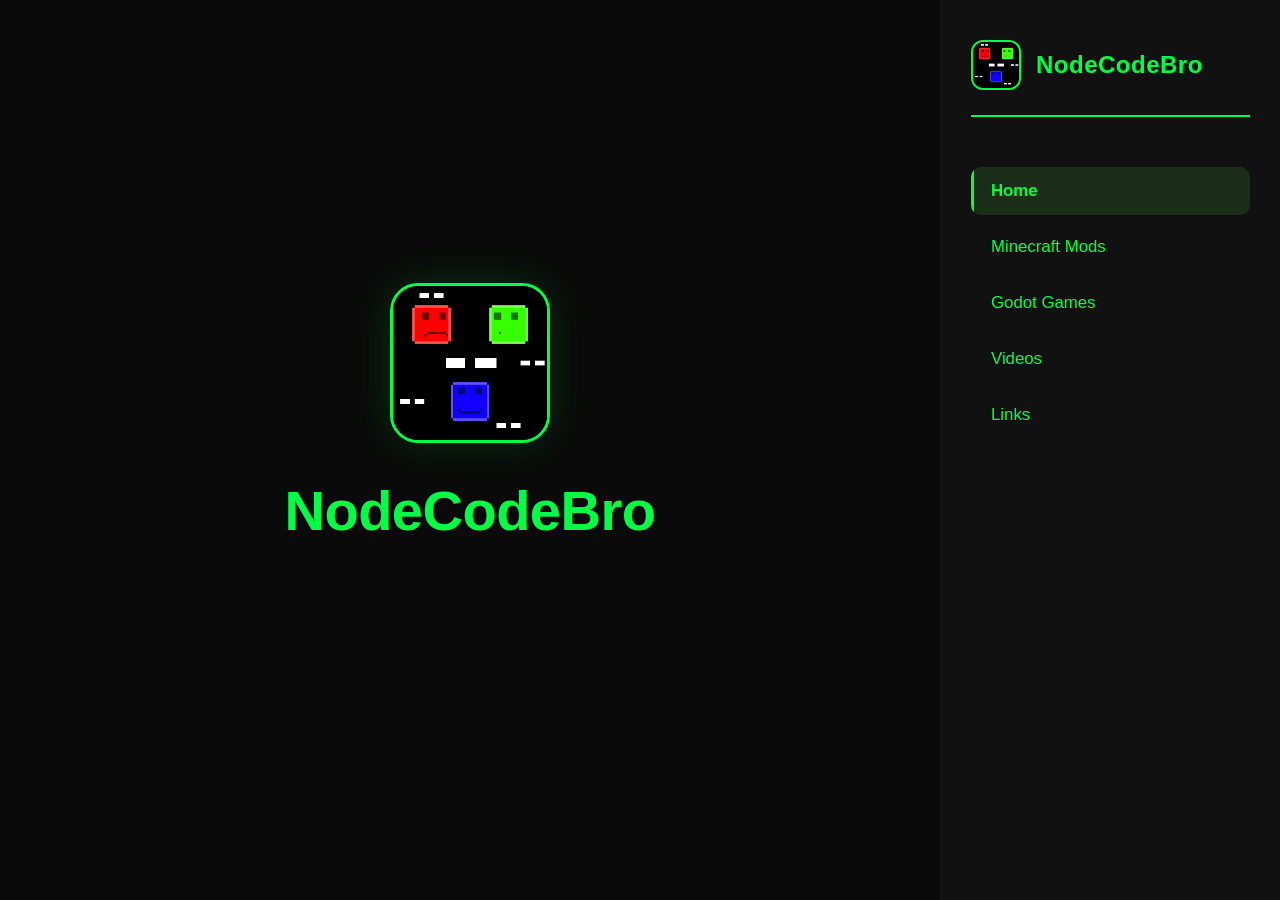
==== index.html @ 5e3c1a6a "Created the ACTUAL website" ====
<!DOCTYPE html>
<html lang="en">
<head>
    <meta charset="UTF-8">
    <meta name="viewport" content="width=device-width, initial-scale=1.0">
    <title>NodeCodeBro</title>
    <link rel="icon" type="image/png" href="nodecodebro.png">
    <link rel="stylesheet" href="styles.css">
</head>
<body>
    <div class="container">
        <main class="content">
            <div class="page active" id="home">
                <div class="hero">
                    <img src="nodecodebro.png" alt="NodeCodeBro Icon" class="hero-icon">
                    <h1>NodeCodeBro</h1>
                </div>
            </div>

            <div class="page" id="mc-mods">
                <h2>Minecraft Mods</h2>
                <div class="project-card">
                    <img src="project.png" alt="Wanted Mobs Icon" class="project-icon">
                    <div class="project-info">
                        <h3>Wanted Mobs</h3>
                        <p class="project-desc">A mod that adds mobs not normally in the game but constantly referenced by the community, complete with wanted posters and bounty hunting.</p>
                    </div>
                </div>
            </div>

            <div class="page" id="godot-games">
                <h2>Godot Games</h2>
                <p class="placeholder">Coming soon...</p>
            </div>

            <div class="page" id="videos">
                <h2>Videos</h2>
                <p class="placeholder">Coming soon...</p>
            </div>

            <div class="page" id="links">
                <h2>Links</h2>
                <ul class="links-list">
                    <li><a class="link-row" href="https://github.com/IAmNodeCodeBro" target="_blank" rel="noopener noreferrer"><span class="link-name">GitHub</span><span class="link-arrow">&rarr;</span></a></li>
                    <li><a class="link-row" href="https://nodecodebro.itch.io" target="_blank" rel="noopener noreferrer"><span class="link-name">itch.io</span><span class="link-arrow">&rarr;</span></a></li>
                    <li><a class="link-row" href="https://modrinth.com/user/NodeCodeBro" target="_blank" rel="noopener noreferrer"><span class="link-name">Modrinth</span><span class="link-arrow">&rarr;</span></a></li>
                    <li><a class="link-row" href="https://scratch.mit.edu/users/BroCraftPlus" target="_blank" rel="noopener noreferrer"><span class="link-name">Scratch</span><span class="link-arrow">&rarr;</span></a></li>
                    <li><a class="link-row" href="https://treblo.com/artist/nodecodebro" target="_blank" rel="noopener noreferrer"><span class="link-name">Treblo</span><span class="link-arrow">&rarr;</span></a></li>
                    <li><a class="link-row" href="https://suno.com/@nodecodebro" target="_blank" rel="noopener noreferrer"><span class="link-name">Suno</span><span class="link-arrow">&rarr;</span></a></li>
                    <li><a class="link-row" href="https://twitch.tv/nodecodebro" target="_blank" rel="noopener noreferrer"><span class="link-name">Twitch</span><span class="link-arrow">&rarr;</span></a></li>
                </ul>
            </div>
        </main>

        <aside class="sidebar">
            <div class="sidebar-header">
                <img src="nodecodebro.png" alt="NodeCodeBro Icon" class="sidebar-icon">
                <span class="sidebar-name">NodeCodeBro</span>
            </div>
            <nav class="sidebar-nav">
                <a class="nav-btn active" href="index.html">Home</a>
                <a class="nav-btn" href="mc-mods.html">Minecraft Mods</a>
                <a class="nav-btn" href="godot-games.html">Godot Games</a>
                <a class="nav-btn" href="videos.html">Videos</a>
                <a class="nav-btn" href="links.html">Links</a>
            </nav>
        </aside>
    </div>
</body>
</html>
---- styles.css ----
* {
    margin: 0;
    padding: 0;
    box-sizing: border-box;
}

body {
    font-family: 'Segoe UI', Tahoma, Geneva, Verdana, sans-serif;
    background-color: #0a0a0a;
    color: #00ff44;
    min-height: 100vh;
    overflow-x: hidden;
}

a {
    text-decoration: none;
    color: inherit;
}

.container {
    display: flex;
    min-height: 100vh;
}

.content {
    flex: 1;
    padding: 60px 80px;
    margin-right: 340px;
    min-height: 100vh;
}

.sidebar {
    position: fixed;
    right: 0;
    top: 0;
    width: 340px;
    height: 100vh;
    background-color: #111111;
    border-left: 1px solid #1a1a1a;
    display: flex;
    flex-direction: column;
    padding: 40px 30px;
    z-index: 100;
}

.sidebar-header {
    display: flex;
    align-items: center;
    gap: 15px;
    margin-bottom: 50px;
    padding-bottom: 25px;
    border-bottom: 2px solid #00ff44;
}

.sidebar-icon {
    width: 50px;
    height: 50px;
    border-radius: 12px;
    object-fit: cover;
    border: 2px solid #00ff44;
}

.sidebar-name {
    font-size: 1.5rem;
    font-weight: 700;
    color: #00ff44;
    letter-spacing: 0.5px;
}

.sidebar-nav {
    display: flex;
    flex-direction: column;
    gap: 8px;
}

.nav-btn {
    background: transparent;
    border: none;
    color: #00ff44;
    font-size: 1.05rem;
    font-family: inherit;
    padding: 14px 20px;
    border-radius: 10px;
    cursor: pointer;
    text-align: left;
    transition: all 0.25s ease;
    position: relative;
    overflow: hidden;
}

.nav-btn::before {
    content: '';
    position: absolute;
    left: 0;
    top: 0;
    width: 3px;
    height: 100%;
    background-color: #00ff44;
    transform: scaleY(0);
    transition: transform 0.25s ease;
}

.nav-btn:hover {
    background-color: #1a2e1a;
    color: #00ff44;
}

.nav-btn:hover::before {
    transform: scaleY(1);
}

.nav-btn.active {
    background-color: #1a2e1a;
    color: #00ff44;
    font-weight: 600;
}

.nav-btn.active::before {
    transform: scaleY(1);
}

.page {
    display: none;
    animation: fadeIn 0.4s ease;
}

.page.active {
    display: block;
}

@keyframes fadeIn {
    from {
        opacity: 0;
        transform: translateY(15px);
    }
    to {
        opacity: 1;
        transform: translateY(0);
    }
}

.hero {
    display: flex;
    flex-direction: column;
    align-items: center;
    justify-content: center;
    min-height: 80vh;
    text-align: center;
}

.hero-icon {
    width: 160px;
    height: 160px;
    border-radius: 28px;
    margin-bottom: 35px;
    border: 3px solid #00ff44;
    box-shadow: 0 0 40px rgba(0, 255, 68, 0.15);
    object-fit: cover;
}

.hero h1 {
    font-size: 3.5rem;
    font-weight: 800;
    color: #00ff44;
    margin-bottom: 15px;
    letter-spacing: -0.5px;
}

.page h2 {
    font-size: 2.2rem;
    font-weight: 700;
    color: #00ff44;
    margin-bottom: 25px;
    padding-bottom: 15px;
    border-bottom: 2px solid #1a1a1a;
}

.placeholder {
    font-size: 1.1rem;
    color: #00ff44;
    line-height: 1.7;
}

.project-card {
    background-color: #111111;
    border: 1px solid #1a1a1a;
    border-radius: 16px;
    padding: 30px;
    display: flex;
    align-items: flex-start;
    gap: 25px;
    transition: border-color 0.3s ease, box-shadow 0.3s ease;
}

.project-card:hover {
    border-color: #00ff44;
    box-shadow: 0 0 30px rgba(0, 255, 68, 0.08);
}

.project-icon {
    width: 90px;
    height: 90px;
    border-radius: 16px;
    object-fit: cover;
    border: 2px solid #00ff44;
    flex-shrink: 0;
}

.project-info {
    display: flex;
    flex-direction: column;
}

.project-info h3 {
    font-size: 1.5rem;
    font-weight: 700;
    color: #00ff44;
    margin-bottom: 10px;
}

.project-desc {
    font-size: 1rem;
    color: #00ff44;
    line-height: 1.6;
}

.projects-grid {
    display: grid;
    grid-template-columns: repeat(auto-fill, minmax(350px, 1fr));
    gap: 25px;
    margin-top: 10px;
}

.links-list {
    list-style: none;
    max-width: 620px;
}

.links-list li + li {
    margin-top: 14px;
}

.link-row {
    display: flex;
    align-items: center;
    gap: 18px;
    padding: 20px 26px;
    background-color: #111111;
    border: 1px solid #1a1a1a;
    border-left: 3px solid #1f1f1f;
    border-radius: 12px;
    transition: border-color 0.25s ease, background-color 0.25s ease, transform 0.25s ease, box-shadow 0.25s ease;
}

.link-row:hover {
    border-color: #00ff44;
    border-left-color: #00ff44;
    background-color: #141f14;
    transform: translateX(-6px);
    box-shadow: 0 0 25px rgba(0, 255, 68, 0.08);
}

.link-name {
    font-size: 1.15rem;
    font-weight: 700;
    color: #00ff44;
    letter-spacing: 0.3px;
}

.link-arrow {
    font-size: 1.2rem;
    color: #00ff44;
    opacity: 0;
    transform: translateX(-8px);
    transition: opacity 0.25s ease, transform 0.25s ease;
}

.link-row:hover .link-arrow {
    opacity: 1;
    transform: translateX(0);
}

@media (max-width: 900px) {
    .content {
        padding: 40px 30px;
        margin-right: 280px;
    }

    .sidebar {
        width: 280px;
    }

    .hero h1 {
        font-size: 2.5rem;
    }

    .hero-icon {
        width: 120px;
        height: 120px;
    }
}

@media (max-width: 650px) {
    .container {
        flex-direction: column-reverse;
    }

    .content {
        padding: 30px 20px;
        margin-right: 0;
    }

    .sidebar {
        position: relative;
        width: 100%;
        height: auto;
        flex-direction: row;
        flex-wrap: wrap;
        padding: 20px;
        gap: 15px;
    }

    .sidebar-header {
        margin-bottom: 0;
        border-bottom: none;
        border-right: 2px solid #00ff44;
        padding-right: 20px;
    }

    .sidebar-nav {
        flex-direction: row;
        flex-wrap: wrap;
    }

    .nav-btn {
        padding: 10px 15px;
        font-size: 0.9rem;
    }

    .project-card {
        flex-direction: column;
        align-items: center;
        text-align: center;
    }

    .projects-grid {
        grid-template-columns: 1fr;
    }

    .link-row {
        padding: 16px 18px;
        gap: 12px;
    }

    .link-name {
        font-size: 1rem;
    }
}
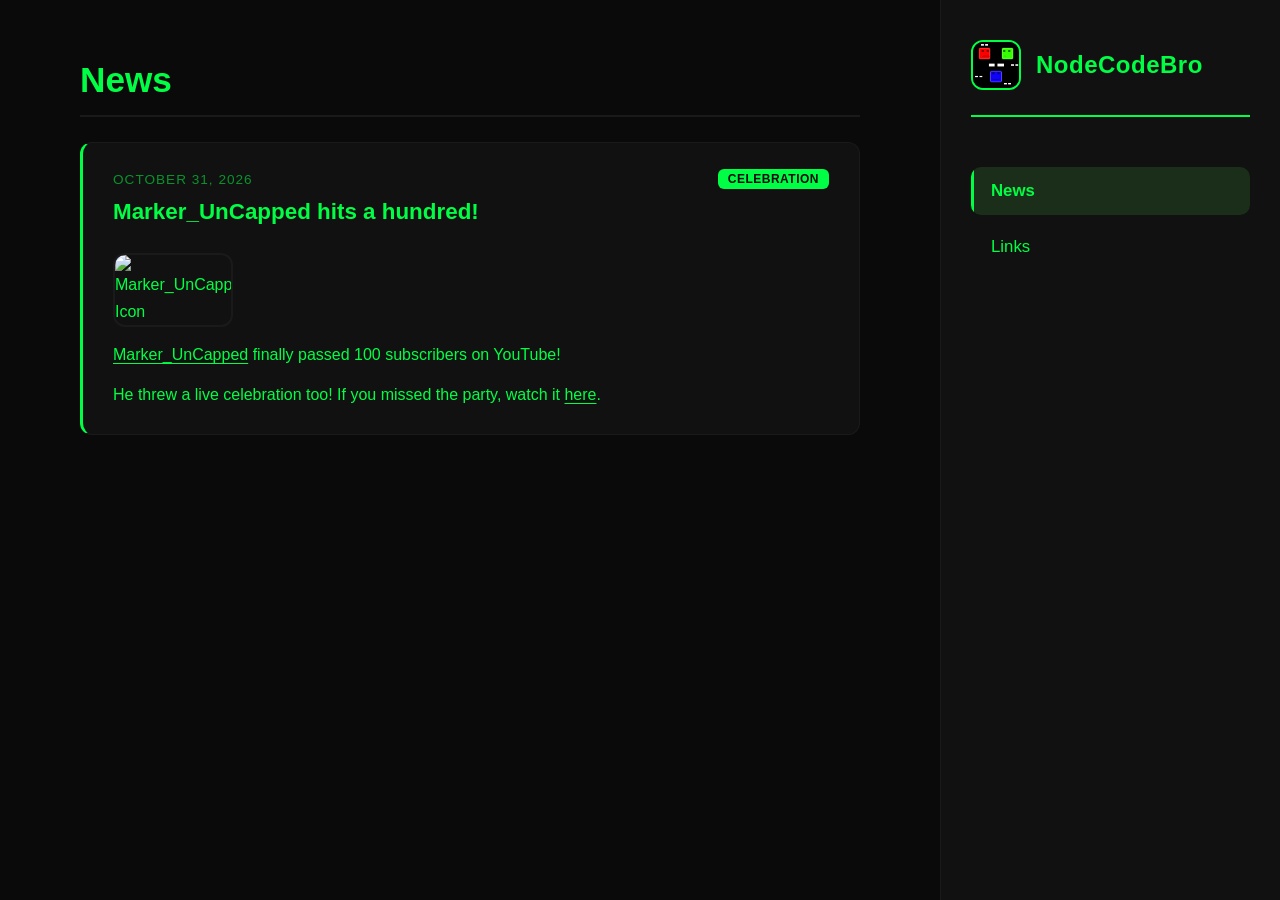
==== commit c112b213: "Some would say this is v2 of my website" ====
--- a/index.html
+++ b/index.html
@@ -10,45 +10,22 @@
 <body>
     <div class="container">
         <main class="content">
-            <div class="page active" id="home">
-                <div class="hero">
-                    <img src="nodecodebro.png" alt="NodeCodeBro Icon" class="hero-icon">
-                    <h1>NodeCodeBro</h1>
-                </div>
+            <div class="page active" id="news">
+                <h2>News</h2>
+                <article class="news-post">
+                    <div class="news-header">
+                        <time class="news-date" datetime="2026-10-31">October 31, 2026</time>
+                        <span class="news-tag">Celebration</span>
+                    </div>
+                    <h3 class="news-title">Marker_UnCapped hits a hundred!</h3>
+                    <div class="news-body">
+                        <img class="news-image" src="https://yt3.googleusercontent.com/zHSXsZMX1MooZ2b7_uBWnRf0s0f9blbMT4pRFNJdlwkIQmRYkA630Vb2oNrIAjjF9P8hIYu3Ew=s160-c-k-c0x00ffffff-no-rj" alt="Marker_UnCapped Icon" loading="lazy" style="max-width: 120px;">
+                        <p><a href="https://www.youtube.com/@Marker_UnCapped" target="_blank" rel="noopener noreferrer">Marker_UnCapped</a> finally passed 100 subscribers on YouTube!</p>
+                        <p>He threw a live celebration too! If you missed the party, watch it <a href="https://www.youtube.com/watch?v=yd9xJjEo0qk" target="_blank" rel="noopener noreferrer">here</a>.</p>
+                    </div>
+                </article>
             </div>
-
-            <div class="page" id="mc-mods">
-                <h2>Minecraft Mods</h2>
-                <div class="project-card">
-                    <img src="project.png" alt="Wanted Mobs Icon" class="project-icon">
-                    <div class="project-info">
-                        <h3>Wanted Mobs</h3>
-                        <p class="project-desc">A mod that adds mobs not normally in the game but constantly referenced by the community, complete with wanted posters and bounty hunting.</p>
-                    </div>
-                </div>
-            </div>
-
-            <div class="page" id="godot-games">
-                <h2>Godot Games</h2>
-                <p class="placeholder">Coming soon...</p>
-            </div>
-
-            <div class="page" id="videos">
-                <h2>Videos</h2>
-                <p class="placeholder">Coming soon...</p>
-            </div>
-
             <div class="page" id="links">
-                <h2>Links</h2>
-                <ul class="links-list">
-                    <li><a class="link-row" href="https://github.com/IAmNodeCodeBro" target="_blank" rel="noopener noreferrer"><span class="link-name">GitHub</span><span class="link-arrow">&rarr;</span></a></li>
-                    <li><a class="link-row" href="https://nodecodebro.itch.io" target="_blank" rel="noopener noreferrer"><span class="link-name">itch.io</span><span class="link-arrow">&rarr;</span></a></li>
-                    <li><a class="link-row" href="https://modrinth.com/user/NodeCodeBro" target="_blank" rel="noopener noreferrer"><span class="link-name">Modrinth</span><span class="link-arrow">&rarr;</span></a></li>
-                    <li><a class="link-row" href="https://scratch.mit.edu/users/BroCraftPlus" target="_blank" rel="noopener noreferrer"><span class="link-name">Scratch</span><span class="link-arrow">&rarr;</span></a></li>
-                    <li><a class="link-row" href="https://treblo.com/artist/nodecodebro" target="_blank" rel="noopener noreferrer"><span class="link-name">Treblo</span><span class="link-arrow">&rarr;</span></a></li>
-                    <li><a class="link-row" href="https://suno.com/@nodecodebro" target="_blank" rel="noopener noreferrer"><span class="link-name">Suno</span><span class="link-arrow">&rarr;</span></a></li>
-                    <li><a class="link-row" href="https://twitch.tv/nodecodebro" target="_blank" rel="noopener noreferrer"><span class="link-name">Twitch</span><span class="link-arrow">&rarr;</span></a></li>
-                </ul>
             </div>
         </main>
 
@@ -58,13 +35,10 @@
                 <span class="sidebar-name">NodeCodeBro</span>
             </div>
             <nav class="sidebar-nav">
-                <a class="nav-btn active" href="index.html">Home</a>
-                <a class="nav-btn" href="mc-mods.html">Minecraft Mods</a>
-                <a class="nav-btn" href="godot-games.html">Godot Games</a>
-                <a class="nav-btn" href="videos.html">Videos</a>
+                <a class="nav-btn active" href="index.html">News</a>
                 <a class="nav-btn" href="links.html">Links</a>
             </nav>
         </aside>
     </div>
 </body>
-</html>+</html>
--- a/styles.css
+++ b/styles.css
@@ -139,33 +139,6 @@
     }
 }
 
-.hero {
-    display: flex;
-    flex-direction: column;
-    align-items: center;
-    justify-content: center;
-    min-height: 80vh;
-    text-align: center;
-}
-
-.hero-icon {
-    width: 160px;
-    height: 160px;
-    border-radius: 28px;
-    margin-bottom: 35px;
-    border: 3px solid #00ff44;
-    box-shadow: 0 0 40px rgba(0, 255, 68, 0.15);
-    object-fit: cover;
-}
-
-.hero h1 {
-    font-size: 3.5rem;
-    font-weight: 800;
-    color: #00ff44;
-    margin-bottom: 15px;
-    letter-spacing: -0.5px;
-}
-
 .page h2 {
     font-size: 2.2rem;
     font-weight: 700;
@@ -175,60 +148,118 @@
     border-bottom: 2px solid #1a1a1a;
 }
 
-.placeholder {
-    font-size: 1.1rem;
-    color: #00ff44;
-    line-height: 1.7;
-}
-
-.project-card {
+.news-post {
     background-color: #111111;
     border: 1px solid #1a1a1a;
-    border-radius: 16px;
-    padding: 30px;
-    display: flex;
-    align-items: flex-start;
-    gap: 25px;
+    border-left: 3px solid #00ff44;
+    border-radius: 12px;
+    padding: 26px 30px;
+    margin-bottom: 20px;
     transition: border-color 0.3s ease, box-shadow 0.3s ease;
 }
 
-.project-card:hover {
+.news-post:hover {
     border-color: #00ff44;
-    box-shadow: 0 0 30px rgba(0, 255, 68, 0.08);
-}
-
-.project-icon {
-    width: 90px;
-    height: 90px;
-    border-radius: 16px;
-    object-fit: cover;
-    border: 2px solid #00ff44;
-    flex-shrink: 0;
-}
-
-.project-info {
-    display: flex;
-    flex-direction: column;
-}
-
-.project-info h3 {
-    font-size: 1.5rem;
-    font-weight: 700;
-    color: #00ff44;
+    box-shadow: 0 0 25px rgba(0, 255, 68, 0.08);
+}
+
+.news-header {
+    display: flex;
+    align-items: center;
+    gap: 12px;
     margin-bottom: 10px;
 }
 
-.project-desc {
-    font-size: 1rem;
-    color: #00ff44;
-    line-height: 1.6;
-}
-
-.projects-grid {
-    display: grid;
-    grid-template-columns: repeat(auto-fill, minmax(350px, 1fr));
-    gap: 25px;
-    margin-top: 10px;
+.news-date {
+    font-size: 0.85rem;
+    color: #00ff44;
+    opacity: 0.55;
+    letter-spacing: 1px;
+    text-transform: uppercase;
+}
+
+.news-tag {
+    font-size: 0.75rem;
+    font-weight: 700;
+    color: #0a0a0a;
+    letter-spacing: 0.5px;
+    text-transform: uppercase;
+    background-color: #00ff44;
+    padding: 3px 10px;
+    border-radius: 6px;
+    margin-left: auto;
+}
+
+.news-title {
+    font-size: 1.4rem;
+    font-weight: 700;
+    color: #00ff44;
+    margin-bottom: 14px;
+}
+
+.news-body {
+    color: #00ff44;
+    line-height: 1.7;
+}
+
+.news-body p {
+    margin-bottom: 12px;
+}
+
+.news-body p:last-child {
+    margin-bottom: 0;
+}
+
+.news-body a {
+    color: #00ff44;
+    text-decoration: underline;
+    text-underline-offset: 3px;
+    transition: opacity 0.2s ease;
+}
+
+.news-body a:hover {
+    opacity: 0.75;
+}
+
+.news-body code {
+    background-color: #1a2e1a;
+    color: #00ff44;
+    padding: 2px 7px;
+    border-radius: 4px;
+    font-size: 0.9em;
+}
+
+.news-body img {
+    max-width: 100%;
+    border-radius: 12px;
+    border: 2px solid #1a1a1a;
+    margin: 14px 0;
+}
+
+.news-image {
+    max-width: 100%;
+    border-radius: 12px;
+    border: 2px solid #1a1a1a;
+    margin: 14px 0;
+}
+
+.video-wrapper {
+    position: relative;
+    width: 100%;
+    padding-bottom: 56.25%;
+    margin: 14px 0;
+    border-radius: 12px;
+    overflow: hidden;
+    border: 2px solid #1a1a1a;
+}
+
+.video-wrapper iframe {
+    position: absolute;
+    top: 0;
+    left: 0;
+    width: 100%;
+    height: 100%;
+    border: none;
 }
 
 .links-list {
@@ -288,15 +319,6 @@
 
     .sidebar {
         width: 280px;
-    }
-
-    .hero h1 {
-        font-size: 2.5rem;
-    }
-
-    .hero-icon {
-        width: 120px;
-        height: 120px;
     }
 }
 
@@ -337,16 +359,6 @@
         font-size: 0.9rem;
     }
 
-    .project-card {
-        flex-direction: column;
-        align-items: center;
-        text-align: center;
-    }
-
-    .projects-grid {
-        grid-template-columns: 1fr;
-    }
-
     .link-row {
         padding: 16px 18px;
         gap: 12px;
@@ -355,4 +367,12 @@
     .link-name {
         font-size: 1rem;
     }
-}+
+    .news-post {
+        padding: 20px 22px;
+    }
+
+    .news-title {
+        font-size: 1.2rem;
+    }
+}
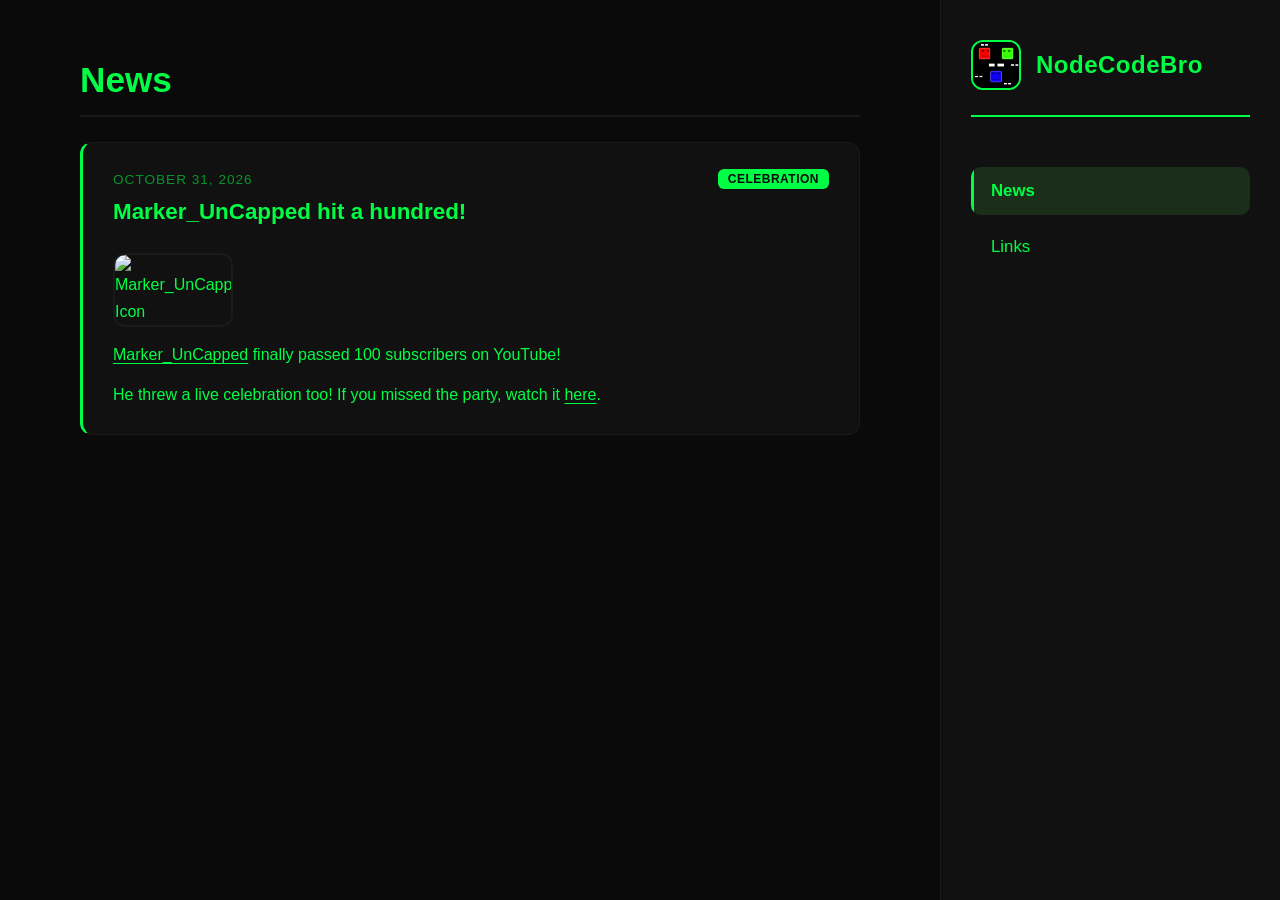
==== commit f1d9bf29: "A small grammar fix" ====
--- a/index.html
+++ b/index.html
@@ -17,7 +17,7 @@
                         <time class="news-date" datetime="2026-10-31">October 31, 2026</time>
                         <span class="news-tag">Celebration</span>
                     </div>
-                    <h3 class="news-title">Marker_UnCapped hits a hundred!</h3>
+                    <h3 class="news-title">Marker_UnCapped hit a hundred!</h3>
                     <div class="news-body">
                         <img class="news-image" src="https://yt3.googleusercontent.com/zHSXsZMX1MooZ2b7_uBWnRf0s0f9blbMT4pRFNJdlwkIQmRYkA630Vb2oNrIAjjF9P8hIYu3Ew=s160-c-k-c0x00ffffff-no-rj" alt="Marker_UnCapped Icon" loading="lazy" style="max-width: 120px;">
                         <p><a href="https://www.youtube.com/@Marker_UnCapped" target="_blank" rel="noopener noreferrer">Marker_UnCapped</a> finally passed 100 subscribers on YouTube!</p>
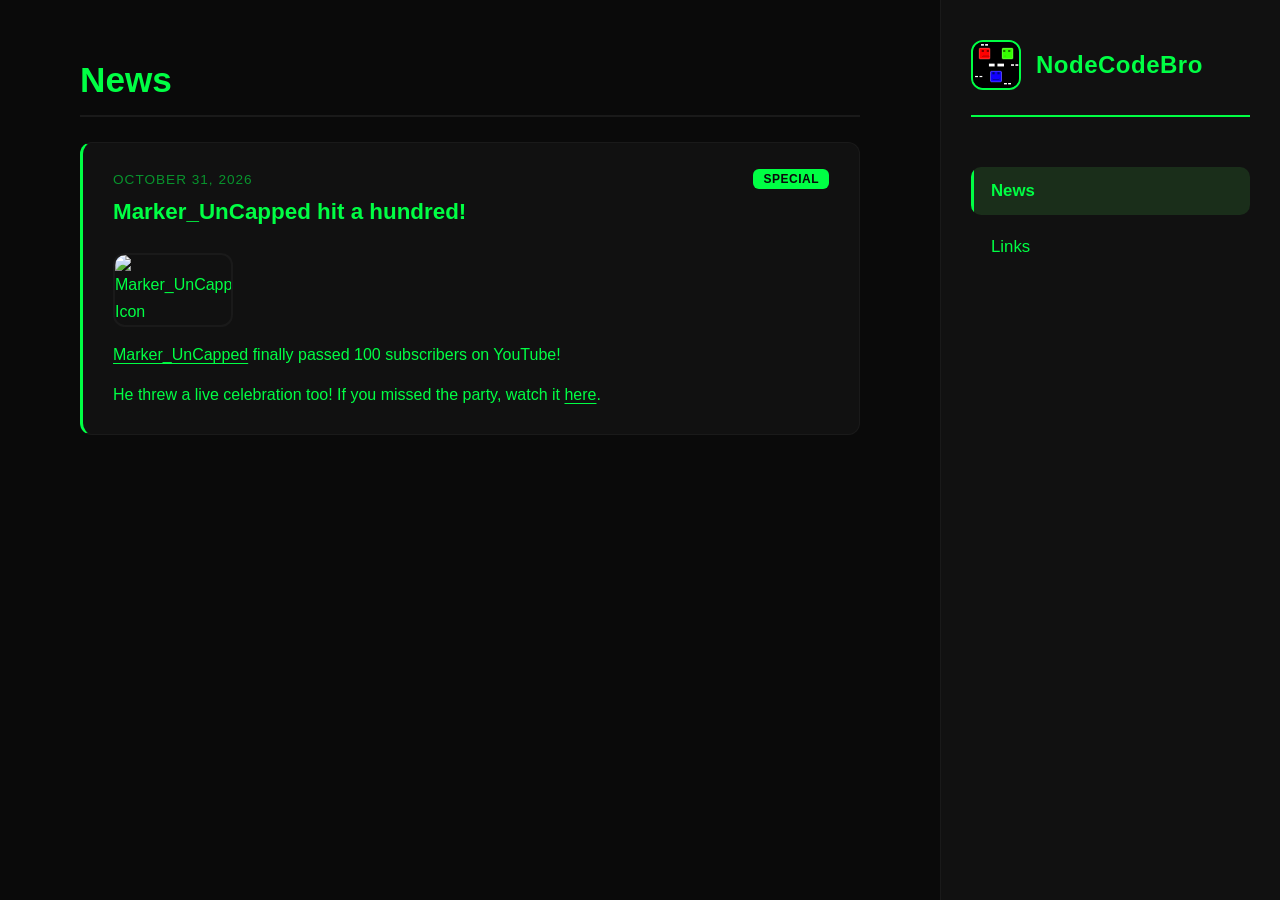
==== commit 9cc24d63: "Changed news post tag" ====
--- a/index.html
+++ b/index.html
@@ -15,7 +15,7 @@
                 <article class="news-post">
                     <div class="news-header">
                         <time class="news-date" datetime="2026-10-31">October 31, 2026</time>
-                        <span class="news-tag">Celebration</span>
+                        <span class="news-tag">Special</span>
                     </div>
                     <h3 class="news-title">Marker_UnCapped hit a hundred!</h3>
                     <div class="news-body">
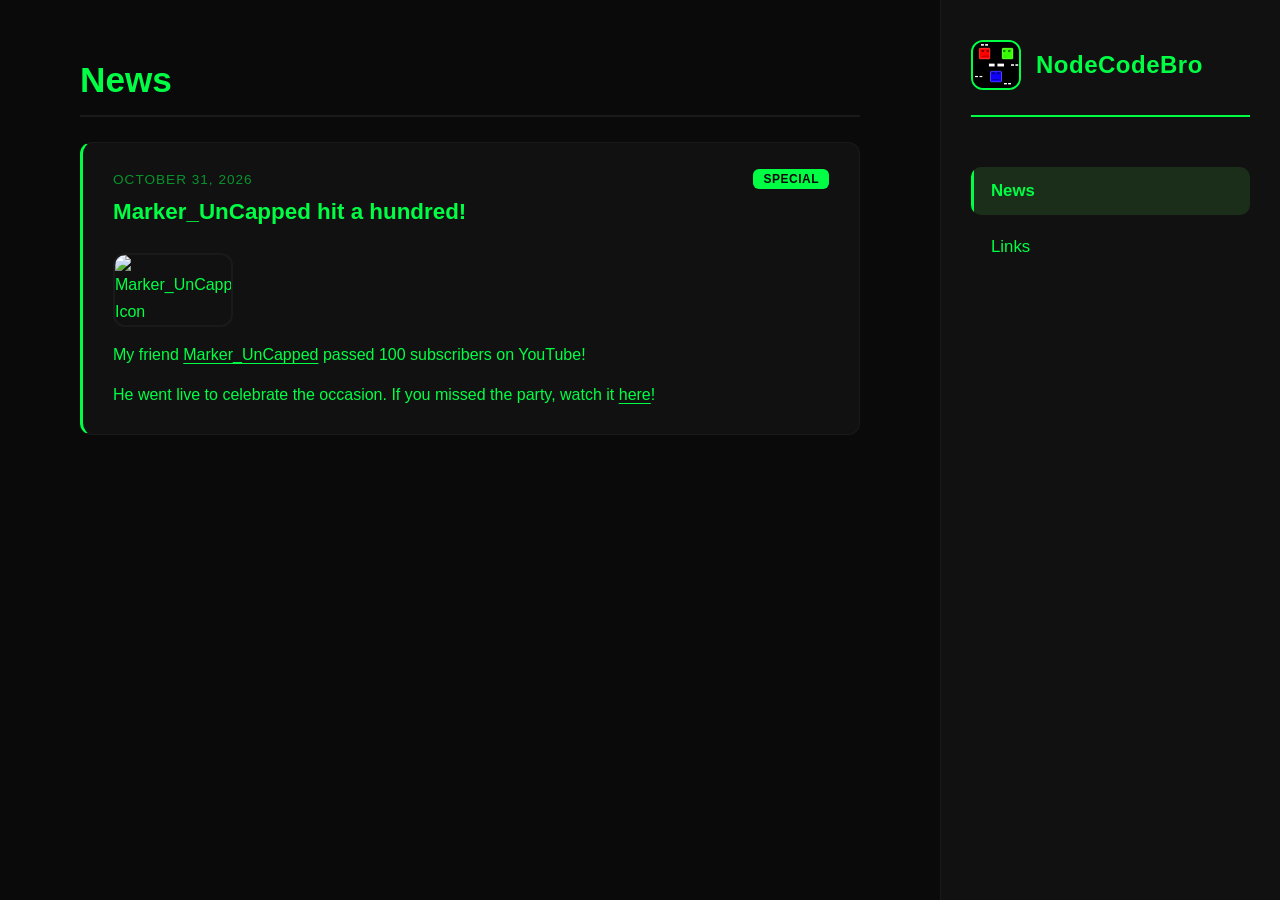
==== commit 39fdba4f: "Small change to the news" ====
--- a/index.html
+++ b/index.html
@@ -20,8 +20,8 @@
                     <h3 class="news-title">Marker_UnCapped hit a hundred!</h3>
                     <div class="news-body">
                         <img class="news-image" src="https://yt3.googleusercontent.com/zHSXsZMX1MooZ2b7_uBWnRf0s0f9blbMT4pRFNJdlwkIQmRYkA630Vb2oNrIAjjF9P8hIYu3Ew=s160-c-k-c0x00ffffff-no-rj" alt="Marker_UnCapped Icon" loading="lazy" style="max-width: 120px;">
-                        <p><a href="https://www.youtube.com/@Marker_UnCapped" target="_blank" rel="noopener noreferrer">Marker_UnCapped</a> finally passed 100 subscribers on YouTube!</p>
-                        <p>He threw a live celebration too! If you missed the party, watch it <a href="https://www.youtube.com/watch?v=yd9xJjEo0qk" target="_blank" rel="noopener noreferrer">here</a>.</p>
+                        <p>My friend <a href="https://www.youtube.com/@Marker_UnCapped" target="_blank" rel="noopener noreferrer">Marker_UnCapped</a> passed 100 subscribers on YouTube!</p>
+                        <p>He went live to celebrate the occasion. If you missed the party, watch it <a href="https://www.youtube.com/watch?v=yd9xJjEo0qk" target="_blank" rel="noopener noreferrer">here</a>!</p>
                     </div>
                 </article>
             </div>
